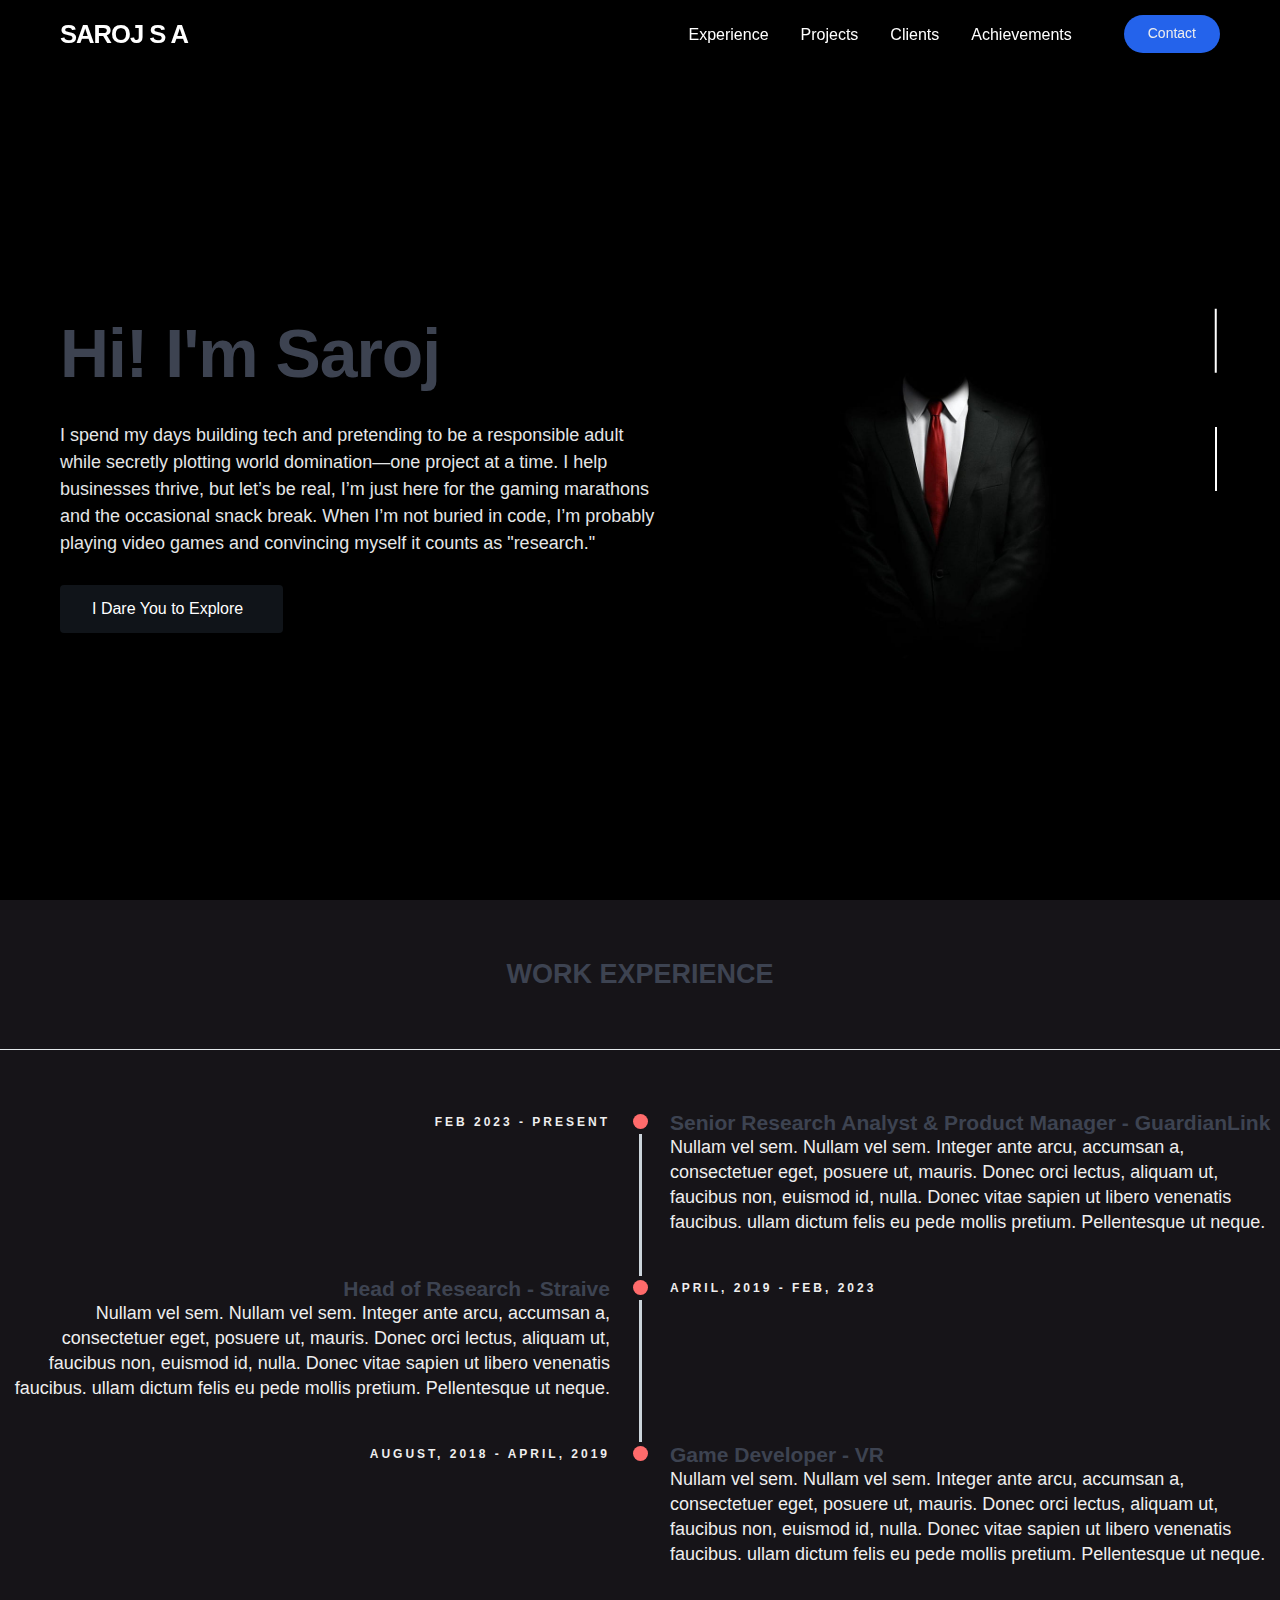
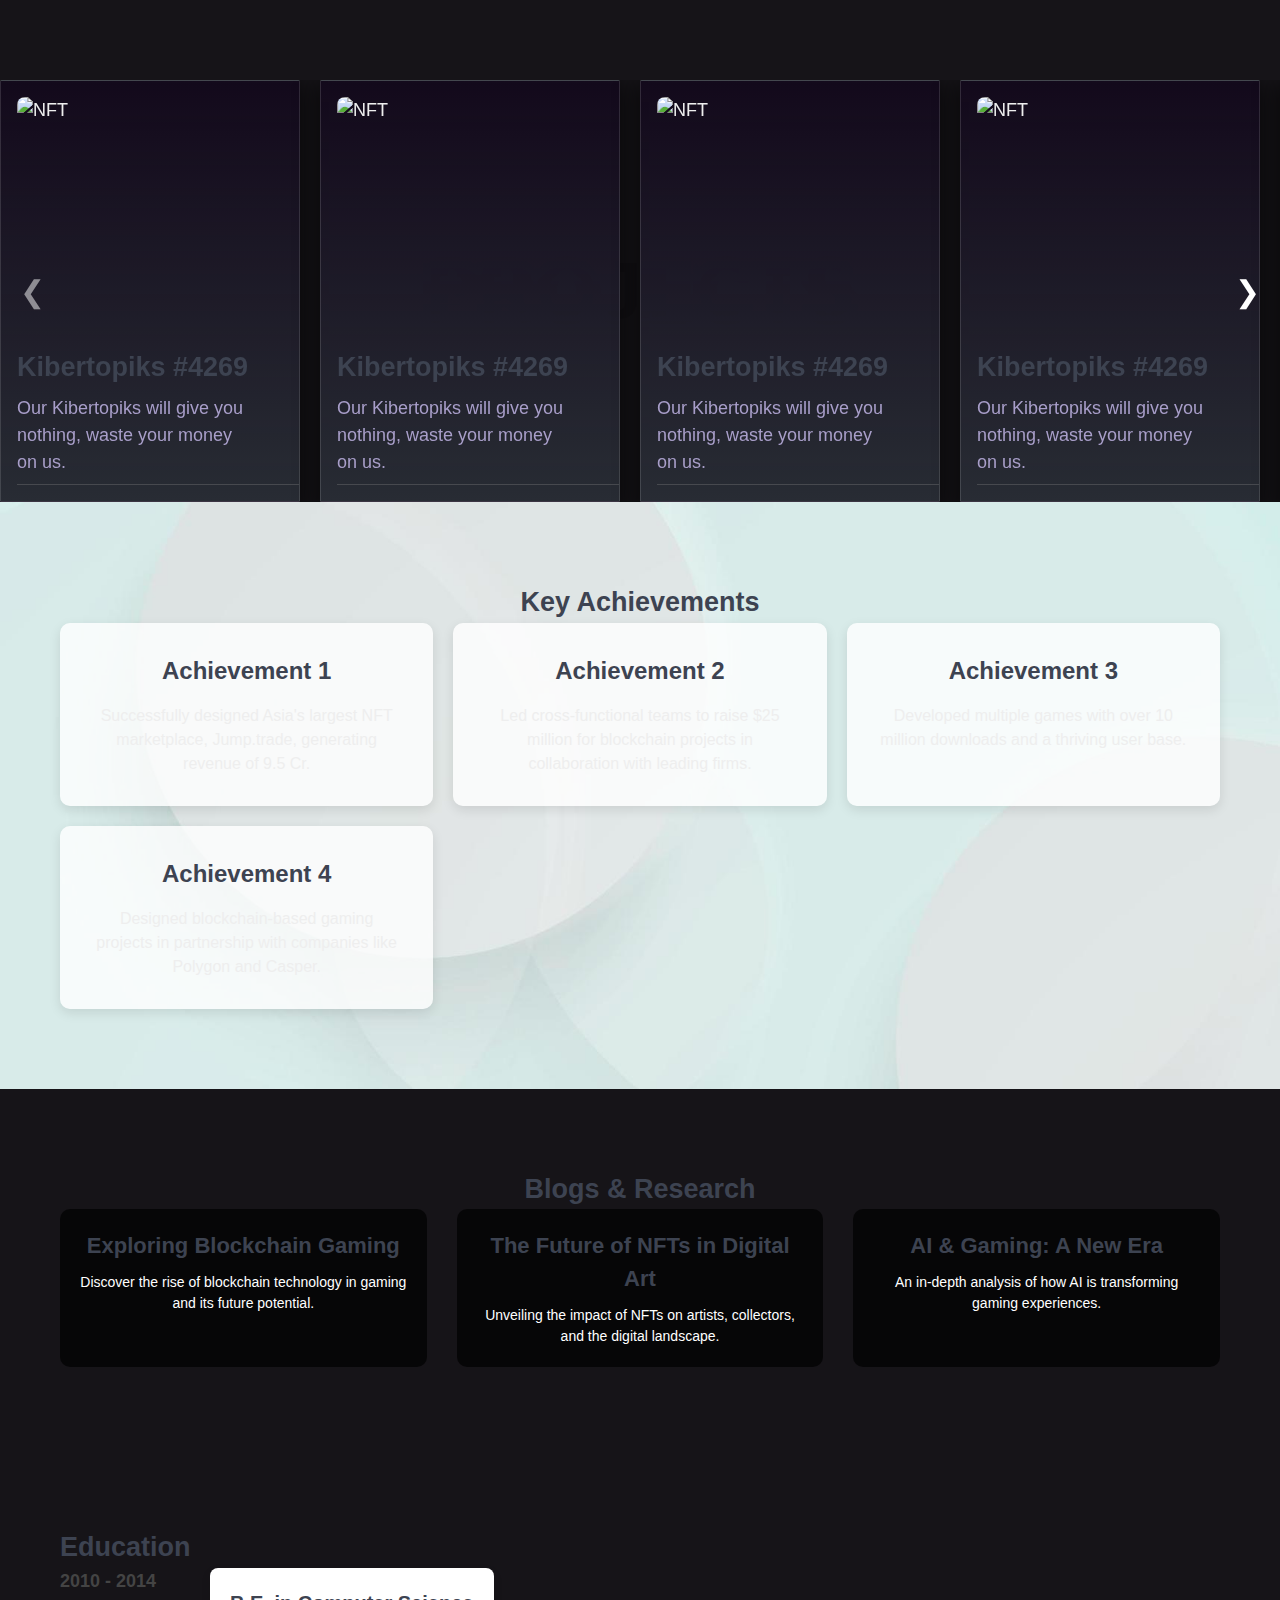
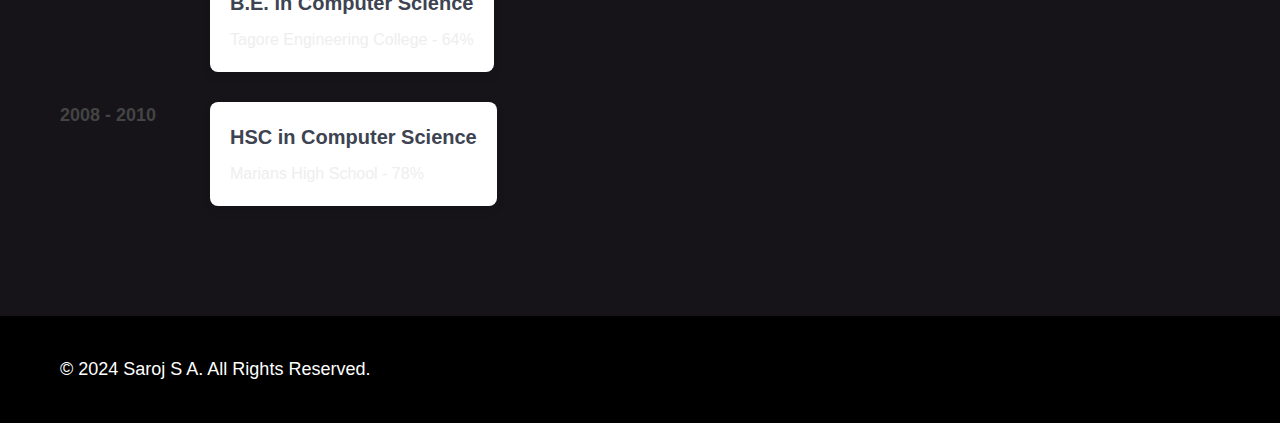
==== LandingPage.html @ 5f227628 "Most latest" ====
<!DOCTYPE html>
<html lang="en">
<head>
    <meta charset="UTF-8">
    <meta name="viewport" content="width=device-width, initial-scale=1.0">
    <title>Your Title</title>
    <link rel="stylesheet" href="styles.css"> <!-- Link to your CSS file -->
</head>
<body>
   
<!-- Header Section -->
<header class="header" id="header">
    <nav class="navbar container">
       <a href="#" class="brand">SAROJ S A</a>
       <div class="burger" id="burger">
          <span class="burger-line"></span>
          <span class="burger-line"></span>
          <span class="burger-line"></span>
       </div>
       <div class="menu" id="menu">
          <ul class="menu-inner">
             <li class="menu-item"><a href="#EXPERIENCE" class="menu-link">Experience</a></li>
             <li class="menu-item"><a href="#PROJECTS" class="menu-link">Projects</a></li>
             <li class="menu-item"><a href="#CLIENTS" class="menu-link">Clients</a></li>
             <li class="menu-item"><a href="#ACHIEVEMENTS" class="menu-link">Achievements</a></li>
          </ul>
       </div>
       <a href="#" class="menu-block">Contact</a>
    </nav>
</header>

<!-- Main Section -->
<main class="main">
   <section class="section banner banner-section">
      <div class="container banner-column">
         <img class="banner-image" src="bg.jpg" alt="banner">
         <div class="banner-inner">
            <h1 class="heading-xl">Hi! I'm Saroj</h1>
            <p class="paragraph">
               I spend my days building tech and pretending to be a responsible adult while secretly plotting world domination—one project at a time. I help businesses thrive, but let’s be real, I’m just here for the gaming marathons and the occasional snack break. When I’m not buried in code, I’m probably playing video games and convincing myself it counts as "research."
            </p>
            <button class="btn btn-darken btn-inline">
               I Dare You to Explore<i class="bx bx-right-arrow-alt"></i>
            </button>
         </div>
         <div class="banner-links">
            <a href="#" title=""><i class="bx bxl-facebook"></i></a>
            <a href="#" title=""><i class="bx bxl-instagram"></i></a>
            <a href="#" title=""><i class="bx bxl-twitter"></i></a>
            <a href="#" title=""><i class="bx bxl-youtube"></i></a>
         </div>
      </div>
   </section>

  <!-- Experience Section -->
<script src="https://use.typekit.net/bkt6ydm.js"></script>
<script>try{Typekit.load({ async: true });}catch(e){}</script>
<div class="container-fluid">
    <div class="row example-centered">
        <div class="col-md-12 example-title">
            <h2>WORK EXPERIENCE</h2>
        </div>
        <div class="col-xs-10 col-xs-offset-1 col-sm-8 col-sm-offset-2">
            <ul class="timeline timeline-centered">
                <li class="timeline-item">
                    <div class="timeline-info">
                        <span>Feb 2023 - Present</span>
                    </div>
                    <div class="timeline-marker"></div>
                    <div class="timeline-content">
                        <h3 class="timeline-title">Senior Research Analyst & Product Manager - GuardianLink</h3>
                        <p>Nullam vel sem. Nullam vel sem. Integer ante arcu, accumsan a, consectetuer eget, posuere ut, mauris. Donec orci lectus, aliquam ut, faucibus non, euismod id, nulla. Donec vitae sapien ut libero venenatis faucibus. ullam dictum felis
                            eu pede mollis pretium. Pellentesque ut neque.</p>
                    </div>
                </li>
                <li class="timeline-item">
                    <div class="timeline-info">
                        <span>April, 2019 - Feb, 2023</span>
                    </div>
                    <div class="timeline-marker"></div>
                    <div class="timeline-content">
                        <h3 class="timeline-title">Head of Research - Straive</h3>
                        <p>Nullam vel sem. Nullam vel sem. Integer ante arcu, accumsan a, consectetuer eget, posuere ut, mauris. Donec orci lectus, aliquam ut, faucibus non, euismod id, nulla. Donec vitae sapien ut libero venenatis faucibus. ullam dictum felis
                            eu pede mollis pretium. Pellentesque ut neque. </p>
                    </div>
                </li>
                <li class="timeline-item">
                    <div class="timeline-info">
                        <span>August, 2018 - April, 2019</span>
                    </div>
                    <div class="timeline-marker"></div>
                    <div class="timeline-content">
                        <h3 class="timeline-title">Game Developer - VR</h3>
                        <p>Nullam vel sem. Nullam vel sem. Integer ante arcu, accumsan a, consectetuer eget, posuere ut, mauris. Donec orci lectus, aliquam ut, faucibus non, euismod id, nulla. Donec vitae sapien ut libero venenatis faucibus. ullam dictum felis
                            eu pede mollis pretium. Pellentesque ut neque. </p>
                    </div>
                </li>
            </ul>
        </div>
    </div>
</div>
</main>
</section>
</body>
</html>

<div class="projects-section">
  <h2 class="projects-header">Projects</h2>
  <div class="nft-slider">
  <div class="nft-container">
  <div class="nft">
    <div class='main'>
      <img class='tokenImage' src="https://images.unsplash.com/photo-1621075160523-b936ad96132a?ixlib=rb-1.2.1&ixid=MnwxMjA3fDB8MHxwaG90by1wYWdlfHx8fGVufDB8fHx8&auto=format&fit=crop&w=1170&q=80" alt="NFT" />
      <h2>Kibertopiks #4269</h2>
      <p class='description'>Our Kibertopiks will give you nothing, waste your money on us.</p>
      <hr/>
    </div>
  </div>

  <div class="nft">
    <div class='main'>
      <img class='tokenImage' src="https://images.unsplash.com/photo-1621075160523-b936ad96132a?ixlib=rb-1.2.1&ixid=MnwxMjA3fDB8MHxwaG90by1wYWdlfHx8fGVufDB8fHx8&auto=format&fit=crop&w=1170&q=80" alt="NFT" />
      <h2>Kibertopiks #4269</h2>
      <p class='description'>Our Kibertopiks will give you nothing, waste your money on us.</p>
      <hr/>
    </div>
  </div>
  
  <div class="nft">
    <div class='main'>
      <img class='tokenImage' src="https://images.unsplash.com/photo-1621075160523-b936ad96132a?ixlib=rb-1.2.1&ixid=MnwxMjA3fDB8MHxwaG90by1wYWdlfHx8fGVufDB8fHx8&auto=format&fit=crop&w=1170&q=80" alt="NFT" />
      <h2>Kibertopiks #4269</h2>
      <p class='description'>Our Kibertopiks will give you nothing, waste your money on us.</p>
      <hr/>
    </div>
  </div>

  <div class="nft">
    <div class='main'>
      <img class='tokenImage' src="https://images.unsplash.com/photo-1621075160523-b936ad96132a?ixlib=rb-1.2.1&ixid=MnwxMjA3fDB8MHxwaG90by1wYWdlfHx8fGVufDB8fHx8&auto=format&fit=crop&w=1170&q=80" alt="NFT" />
      <h2>Kibertopiks #4269</h2>
      <p class='description'>Our Kibertopiks will give you nothing, waste your money on us.</p>
      <hr/>
    </div>
  </div>

  <div class="nft">
    <div class='main'>
      <img class='tokenImage' src="https://images.unsplash.com/photo-1621075160523-b936ad96132a?ixlib=rb-1.2.1&ixid=MnwxMjA3fDB8MHxwaG90by1wYWdlfHx8fGVufDB8fHx8&auto=format&fit=crop&w=1170&q=80" alt="NFT" />
      <h2>Kibertopiks #4269</h2>
      <p class='description'>Our Kibertopiks will give you nothing, waste your money on us.</p>
      <hr/>
    </div>
  </div>
</div>
<button class="slider-button left" onclick="moveSlide(-1)">&#10094;</button>
<button class="slider-button right" onclick="moveSlide(1)">&#10095;</button>
</div>
</div>
  
<!-- Key Achievements Section -->
<section id="achievements" class="achievements-section">
    <div class="container achievements-container">
        <h2 class="section-heading">Key Achievements</h2>
        <div class="achievement-cards">
            <div class="achievement-card">
                <h3>Achievement 1</h3>
                <p>Successfully designed Asia's largest NFT marketplace, Jump.trade, generating revenue of 9.5 Cr.</p>
            </div>
            <div class="achievement-card">
                <h3>Achievement 2</h3>
                <p>Led cross-functional teams to raise $25 million for blockchain projects in collaboration with leading firms.</p>
            </div>
            <div class="achievement-card">
                <h3>Achievement 3</h3>
                <p>Developed multiple games with over 10 million downloads and a thriving user base.</p>
            </div>
            <div class="achievement-card">
                <h3>Achievement 4</h3>
                <p>Designed blockchain-based gaming projects in partnership with companies like Polygon and Casper.</p>
            </div>
        </div>
    </div>
</section>

<!-- Blogs & Research Section -->
<section id="blogs" class="blogs-section">
    <div class="container blogs-container">
        <h2 class="section-heading">Blogs & Research</h2>
        <div class="blog-list">
            <div class="blog-item">
                <h3>Exploring Blockchain Gaming</h3>
                <p>Discover the rise of blockchain technology in gaming and its future potential.</p>
            </div>
            <div class="blog-item">
                <h3>The Future of NFTs in Digital Art</h3>
                <p>Unveiling the impact of NFTs on artists, collectors, and the digital landscape.</p>
            </div>
            <div class="blog-item">
                <h3>AI & Gaming: A New Era</h3>
                <p>An in-depth analysis of how AI is transforming gaming experiences.</p>
            </div>
        </div>
    </div>
</section>

<!-- Education Section -->
<section id="education" class="education-section">
    <div class="container education-container">
        <h2 class="section-heading">Education</h2>
        <ul class="progress-path">
            <li class="progress-step">
                <div class="step-date">2010 - 2014</div>
                <div class="step-content">
                    <h3>B.E. in Computer Science</h3>
                    <p>Tagore Engineering College - 64%</p>
                </div>
            </li>
            <li class="progress-step">
                <div class="step-date">2008 - 2010</div>
                <div class="step-content">
                    <h3>HSC in Computer Science</h3>
                    <p>Marians High School - 78%</p>
                </div>
            </li>
        </ul>
    </div>
</section>

<!-- Footer Section -->
<footer class="footer">
    <div class="container footer-container">
        <p>&copy; 2024 Saroj S A. All Rights Reserved.</p>
        <div class="footer-socials">
            <a href="#"><i class="bx bxl-facebook"></i></a>
            <a href="#"><i class="bx bxl-twitter"></i></a>
            <a href="#"><i class="bx bxl-instagram"></i></a>
            <a href="#"><i class="bx bxl-linkedin"></i></a>
        </div>
    </div>
</footer>

  <script src="Lpjs.js"></script> <!-- Link to your JavaScript file -->
---- styles.css ----
@import url("https://fonts.googleapis.com/css2?family=Rubik:wght@400;500;600;700&display=swap");
:root {
  --color-white-100: hsl(206, 5%, 100%);
  --color-white-200: hsl(206, 5%, 90%);
  --color-white-300: hsl(206, 5%, 80%);
  --color-white-400: hsl(206, 5%, 65%);
  --color-white-500: hsl(206, 5%, 50%);
  --color-black-100: hsl(213, 20%, 10%);
  --color-black-200: hsl(213, 23%, 8%);
  --color-black-300: hsl(214, 21%, 6%);
  --color-black-400: hsl(210, 21%, 6%);
  --color-black-500: hsl(216, 22%, 4%);
  --color-black-600: hsl(220, 18%, 3%);
  --color-black-700: hsl(220, 27%, 2%);
  --color-black-800: hsl(180, 20%, 1%);
  --color-blue-100: hsl(0, 0%, 0%);
  --color-blue-200: hsl(213, 97%, 87%);
  --color-blue-300: hsl(212, 96%, 78%);
  --color-blue-400: hsl(213, 94%, 68%);
  --color-blue-500: hsl(217, 91%, 60%);
  --color-blue-600: hsl(221, 83%, 53%);
  --color-blue-700: hsl(224, 76%, 48%);
  --color-blue-800: hsl(226, 71%, 40%);
  --color-blue-900: hsl(224, 64%, 33%);
  --shadow-small: 0 1px 3px 0 rgba(0, 0, 0, 0.1),
     0 1px 2px 0 rgba(0, 0, 0, 0.06);
  --shadow-medium: 0 4px 6px -1px rgba(0, 0, 0, 0.1),
     0 2px 4px -1px rgba(0, 0, 0, 0.06);
  --shadow-large: 0 10px 15px -3px rgba(0, 0, 0, 0.1),
     0 4px 6px -2px rgba(0, 0, 0, 0.05);
}

*,
*::before,
*::after {
  padding: 0;
  margin: 0;
  box-sizing: border-box;
  list-style: none;
  list-style-type: none;
  text-decoration: none;
  -webkit-font-smoothing: antialiased;
  -moz-osx-font-smoothing: grayscale;
  text-rendering: optimizeLegibility;
}

html {
  font-size: 100%;
  box-sizing: inherit;
  scroll-behavior: smooth;
  height: -webkit-fill-available;
}

body {
  font-family: "Rubik", sans-serif;
  font-size: clamp(1rem, 2vw, 1.125rem);
  font-weight: 400;
  line-height: 1.5;
  height: -webkit-fill-available;
  color: var(--color-white-100);
  background-color: var(--color-black-500);
}

main {
  overflow: hidden;
}

a,
button {
  cursor: pointer;
  border: none;
  outline: none;
  -webkit-user-select: none;
     -moz-user-select: none;
          user-select: none;
  background: none;
  box-shadow: none;
  text-decoration: none;
}

img,
video {
  display: block;
  max-width: 100%;
  height: auto;
  -o-object-fit: cover;
     object-fit: cover;
}

.section {
  margin: 0 auto;
  padding: 6rem 0 1rem;
}

.container {
  max-width: 75rem;
  height: auto;
  margin: 0 auto;
  padding: 0 1.25rem;
}

.centered {
  text-align: center;
  vertical-align: middle;
  margin-bottom: 1rem;
}

.heading-xl {
  font-family: inherit;
  font-size: clamp(2.648rem, 6vw, 4.241rem);
  font-weight: 700;
  line-height: 1.15;
  letter-spacing: -1px;
}
.heading-lg {
  font-family: inherit;
  font-size: clamp(2.179rem, 5vw, 3.176rem);
  font-weight: 700;
  line-height: 1.15;
  letter-spacing: -1px;
}
.heading-md {
  font-family: inherit;
  font-size: clamp(1.794rem, 4vw, 2.379rem);
  font-weight: 700;
  line-height: 1.25;
  letter-spacing: -1px;
}
.heading-sm {
  font-family: inherit;
  font-size: clamp(1.476rem, 3vw, 1.782rem);
  font-weight: 600;
  line-height: 1.5;
}
.heading-xs {
  font-family: inherit;
  font-size: clamp(1.215rem, 2vw, 1.335rem);
  font-weight: 500;
  line-height: 1.5;
}

.paragraph {
  font-family: inherit;
  font-size: clamp(1rem, 2vw, 1.125rem);
  text-wrap: balance;
  color: var(--color-white-200);
}

.btn {
  display: inline-block;
  font-family: inherit;
  font-size: 1rem;
  font-weight: 500;
  line-height: 1.5;
  text-align: center;
  vertical-align: middle;
  white-space: nowrap;
  -webkit-user-select: none;
     -moz-user-select: none;
          user-select: none;
  outline: none;
  border: none;
  border-radius: 0.25rem;
  text-transform: unset;
  transition: all 0.3s ease-in-out;
}
.btn-inline {
  display: inline-flex;
  align-items: center;
  justify-content: center;
  -moz-column-gap: 0.5rem;
       column-gap: 0.5rem;
}
.btn-darken {
  padding: 0.75rem 2rem;
  color: var(--color-white-100);
  background-color: var(--color-black-200);
  box-shadow: var(--shadow-medium);
}
.btn-neutral {
  padding: 0.75rem 2rem;
  color: var(--color-black-500);
  background-color: var(--color-white-100);
  box-shadow: var(--shadow-medium);
}

.header {
  position: fixed;
  top: 0;
  left: 0;
  z-index: 100;
  width: 100%;
  height: auto;
  margin: 0 auto;
  transition: all 0.35s ease;
}
.header.on-scroll {
  background: var(--color-black-300);
  box-shadow: var(--shadow-medium);
}

.navbar {
  display: flex;
  flex-direction: row;
  align-items: center;
  justify-content: flex-start;
  -moz-column-gap: 1.25rem;
       column-gap: 1.25rem;
  width: 100%;
  height: 4.25rem;
  margin: 0 auto;
}

.brand {
  font-family: inherit;
  font-size: 1.6rem;
  font-weight: 600;
  line-height: 1.5;
  letter-spacing: -1px;
  color: var(--color-white-100);
  text-transform: uppercase;
}

.menu {
  position: fixed;
  top: -100%;
  left: 0;
  width: 100%;
  height: auto;
  padding: 4rem 0 3rem;
  overflow: hidden;
  background-color: var(--color-black-300);
  box-shadow: var(--shadow-medium);
  transition: all 0.4s ease-in-out;
}
.menu.is-active {
  top: 0;
  width: 100%;
  height: auto;
}
.menu-inner {
  display: flex;
  flex-direction: column;
  justify-content: center;
  align-items: center;
  row-gap: 1.25rem;
}
.menu-link {
  font-family: inherit;
  font-size: 1rem;
  font-weight: 500;
  line-height: 1.5;
  color: var(--color-white-100);
  text-transform: uppercase;
  transition: all 0.3s ease;
}
.menu-block {
  display: inline-block;
  font-family: inherit;
  font-size: 0.875rem;
  font-weight: 500;
  line-height: 1.25;
  -webkit-user-select: none;
     -moz-user-select: none;
          user-select: none;
  white-space: nowrap;
  text-align: center;
  margin-left: auto;
  padding: 0.65rem 1.5rem;
  border-radius: 3rem;
  text-transform: capitalize;
  color: var(--color-white);
  background-color: var(--color-blue-600);
  box-shadow: var(--shadow-medium);
  transition: all 0.3s ease-in-out;
}
@media only screen and (min-width: 48rem) {
  .menu {
    position: relative;
    top: 0;
    width: auto;
    height: auto;
    padding: 0rem;
    margin-left: auto;
    background: none;
    box-shadow: none;
  }
  .menu-inner {
    display: flex;
    flex-direction: row;
    -moz-column-gap: 2rem;
         column-gap: 2rem;
    margin: 0 auto;
  }
  .menu-link {
    text-transform: capitalize;
  }
  .menu-block {
    margin-left: 2rem;
  }
}

.burger {
  position: relative;
  display: block;
  cursor: pointer;
  -webkit-user-select: none;
     -moz-user-select: none;
          user-select: none;
  order: -1;
  z-index: 10;
  width: 1.6rem;
  height: 1.15rem;
  border: none;
  outline: none;
  background: none;
  visibility: visible;
  transform: rotate(0deg);
  transition: 0.35s ease;
}
@media only screen and (min-width: 48rem) {
  .burger {
    display: none;
    visibility: hidden;
  }
}
.burger-line {
  position: absolute;
  display: block;
  left: 0;
  width: 100%;
  height: 2px;
  border: none;
  outline: none;
  opacity: 1;
  border-radius: 1rem;
  transform: rotate(0deg);
  background-color: var(--color-white-100);
  transition: 0.25s ease-in-out;
}
.burger-line:nth-child(1) {
  top: 0px;
}
.burger-line:nth-child(2) {
  top: 0.5rem;
  width: 70%;
}
.burger-line:nth-child(3) {
  top: 1rem;
}
.burger.is-active .burger-line:nth-child(1) {
  top: 0.5rem;
  transform: rotate(135deg);
}
.burger.is-active .burger-line:nth-child(2) {
  opacity: 0;
  visibility: hidden;
}
.burger.is-active .burger-line:nth-child(3) {
  top: 0.5rem;
  transform: rotate(-135deg);
}

.banner-column {
  position: relative;
  display: grid;
  align-items: center;
  row-gap: 3rem;
}
@media only screen and (min-width: 48rem) {
  .banner-column {
    grid-template-columns: repeat(2, minmax(0, 1fr));
    justify-content: center;
  }
}
@media only screen and (min-width: 64rem) {
  .banner-column {
    grid-template-columns: 1fr max-content;
    -moz-column-gap: 4rem;
         column-gap: 4rem;
    margin-top: 3rem;
  }
}
.banner-image {
  display: block;
  max-width: 18rem;
  height: auto;
  margin-top: 2rem;
  -o-object-fit: cover;
     object-fit: cover;
  justify-self: center;
}
@media only screen and (min-width: 48rem) {
  .banner-image {
    order: 1;
    max-width: 20rem;
    height: auto;
  }
}
@media only screen and (min-width: 64rem) {
  .banner-image {
    max-width: 25rem;
    height: auto;
    margin-right: 5rem;
  }
}
.banner-inner {
  display: flex;
  flex-direction: column;
  align-items: flex-start;
  row-gap: 1.75rem;
}
.banner-links {
  position: absolute;
  top: 30%;
  right: 1.5rem;
  display: grid;
  justify-items: center;
  row-gap: 0.5rem;
  opacity: 0;
  visibility: hidden;
}
@media only screen and (min-width: 64rem) {
  .banner-links {
    opacity: 1;
    visibility: visible;
  }
}
.banner-links > * {
  font-size: 1.25rem;
  line-height: 1.25;
  color: var(--color-white-100);
}
.banner-links::before {
  position: absolute;
  content: "";
  top: -3rem;
  width: 4rem;
  height: 1.5px;
  transform: rotate(90deg);
  background: var(--color-white-100);
}
.banner-links::after {
  position: absolute;
  content: "";
  bottom: -3rem;
  width: 4rem;
  height: 2px;
  transform: rotate(90deg);
  background: var(--color-white-100);
}

.section {
  height: 100vh;
  display: flex;
  flex-direction: column;
  justify-content: center;
  align-items: center;
  padding: 0 20px;
  background-color: black;
}

.experience .heading-lg {
  color: rgb(0, 0, 0);
  margin-bottom: 40px;
  text-align: center;
}
.experience .timeline {
  position: relative;
  max-width: 800px;
  margin: 0 auto;
  padding: 0;
}
.experience .timeline .timeline-item {
  position: relative;
  margin: 20px 0;
}
.experience .timeline .timeline-item .timeline-content {
  background: rgb(0, 0, 0);
  border-radius: 5px;
  padding: 20px;
  color: rgb(0, 0, 0);
  position: relative;
}
.experience .timeline .timeline-item .timeline-content:before {
  content: "";
  position: absolute;
  left: -15px;
  top: 20px;
  height: 20px;
  width: 20px;
  background: rgb(0, 0, 0);
  border-radius: 50%;
}

.projects .heading-lg {
  color: white;
  margin-bottom: 40px;
  text-align: center;
}
.projects .projects-wrapper {
  display: flex;
  flex-wrap: wrap;
  justify-content: center;
}
.projects .projects-wrapper .project-card {
  background: rgba(255, 255, 255, 0.1);
  border-radius: 10px;
  padding: 20px;
  margin: 10px;
  width: 250px;
  text-align: center;
  color: white;
  transition: transform 0.3s;
}
.projects .projects-wrapper .project-card:hover {
  transform: translateY(-5px);
}
.projects .projects-wrapper .project-card .project-title {
  font-size: 1.2rem;
  margin: 10px 0;
}
.projects .projects-wrapper .project-card .project-description {
  font-size: 0.9rem;
}

.down-arrow {
  margin-top: auto;
  font-size: 3rem;
  color: white;
  text-decoration: none;
  transition: transform 0.3s;
}
.down-arrow:hover {
  transform: translateY(-5px);
}

body {
  color: #768390;
  background: #FFF;
  font-family: "Effra", Helvetica, sans-serif;
  padding: 0;
  -webkit-font-smoothing: antialiased;
}

h1, h2, h3, h4, h5, h6 {
  color: #3D4351;
  margin-top: 0;
}

a {
  color: #FF6B6B;
}
a:hover {
  color: #ff9a9a;
  text-decoration: none;
}

.example-header {
  background: #3D4351;
  color: #FFF;
  font-weight: 300;
  padding: 3em 1em;
  text-align: center;
}
.example-header h1 {
  color: #FFF;
  font-weight: 300;
  margin-bottom: 20px;
}
.example-header p {
  font-size: 12px;
  text-transform: uppercase;
  letter-spacing: 3px;
  font-weight: 700;
}

.container-fluid .row {
  padding: 0 0 4em 0;
}
.container-fluid .row:nth-child(even) {
  background: #F1F4F5;
}

.example-title {
  text-align: center;
  margin-bottom: 60px;
  padding: 3em 0;
  border-bottom: 1px solid #E4EAEC;
}
.example-title p {
  margin: 0 auto;
  font-size: 16px;
  max-width: 400px;
}

/*==================================
    TIMELINE
==================================*/
/*-- GENERAL STYLES
------------------------------*/
.timeline {
  line-height: 1.4em;
  list-style: none;
  margin: 0;
  padding: 0;
  width: 100%;
}
.timeline h1, .timeline h2, .timeline h3, .timeline h4, .timeline h5, .timeline h6 {
  line-height: inherit;
}

/*----- TIMELINE ITEM -----*/
.timeline-item {
  padding-left: 40px;
  position: relative;
}
.timeline-item:last-child {
  padding-bottom: 0;
}

/*----- TIMELINE INFO -----*/
.timeline-info {
  font-size: 12px;
  font-weight: 700;
  letter-spacing: 3px;
  margin: 0 0 0.5em 0;
  text-transform: uppercase;
  white-space: nowrap;
}

/*----- TIMELINE MARKER -----*/
.timeline-marker {
  position: absolute;
  top: 0;
  bottom: 0;
  left: 0;
  width: 15px;
}
.timeline-marker:before {
  background: #FF6B6B;
  border: 3px solid transparent;
  border-radius: 100%;
  content: "";
  display: block;
  height: 15px;
  position: absolute;
  top: 4px;
  left: 0;
  width: 15px;
  transition: background 0.3s ease-in-out, border 0.3s ease-in-out;
}
.timeline-marker:after {
  content: "";
  width: 3px;
  background: #CCD5DB;
  display: block;
  position: absolute;
  top: 24px;
  bottom: 0;
  left: 6px;
}
.timeline-item:last-child .timeline-marker:after {
  content: none;
}

.timeline-item:not(.period):hover .timeline-marker:before {
  background: transparent;
  border: 3px solid #FF6B6B;
}

/*----- TIMELINE CONTENT -----*/
.timeline-content {
  padding-bottom: 40px;
}
.timeline-content p:last-child {
  margin-bottom: 0;
}

/*----- TIMELINE PERIOD -----*/
.period {
  padding: 0;
}
.period .timeline-info {
  display: none;
}
.period .timeline-marker:before {
  background: transparent;
  content: "";
  width: 15px;
  height: auto;
  border: none;
  border-radius: 0;
  top: 0;
  bottom: 30px;
  position: absolute;
  border-top: 3px solid #CCD5DB;
  border-bottom: 3px solid #CCD5DB;
}
.period .timeline-marker:after {
  content: "";
  height: 32px;
  top: auto;
}
.period .timeline-content {
  padding: 40px 0 70px;
}
.period .timeline-title {
  margin: 0;
}

/*----------------------------------------------
    MOD: TIMELINE SPLIT
----------------------------------------------*/
@media (min-width: 768px) {
  .timeline-split .timeline, .timeline-centered .timeline {
    display: table;
  }
  .timeline-split .timeline-item, .timeline-centered .timeline-item {
    display: table-row;
    padding: 0;
  }
  .timeline-split .timeline-info, .timeline-centered .timeline-info,
  .timeline-split .timeline-marker,
  .timeline-centered .timeline-marker,
  .timeline-split .timeline-content,
  .timeline-centered .timeline-content,
  .timeline-split .period .timeline-info {
    display: table-cell;
    vertical-align: top;
  }
  .timeline-split .timeline-marker, .timeline-centered .timeline-marker {
    position: relative;
  }
  .timeline-split .timeline-content, .timeline-centered .timeline-content {
    padding-left: 30px;
  }
  .timeline-split .timeline-info, .timeline-centered .timeline-info {
    padding-right: 30px;
  }
  .timeline-split .period .timeline-title, .timeline-centered .period .timeline-title {
    position: relative;
    left: -45px;
  }
}

/*----------------------------------------------
    MOD: TIMELINE CENTERED
----------------------------------------------*/
@media (min-width: 992px) {
  .timeline-centered,
  .timeline-centered .timeline-item,
  .timeline-centered .timeline-info,
  .timeline-centered .timeline-marker,
  .timeline-centered .timeline-content {
    display: block;
    margin: 0;
    padding: 0;
  }
  .timeline-centered .timeline-item {
    padding-bottom: 40px;
    overflow: hidden;
  }
  .timeline-centered .timeline-marker {
    position: absolute;
    left: 50%;
    margin-left: -7.5px;
  }
  .timeline-centered .timeline-info,
  .timeline-centered .timeline-content {
    width: 50%;
  }
  .timeline-centered > .timeline-item:nth-child(odd) .timeline-info {
    float: left;
    text-align: right;
    padding-right: 30px;
  }
  .timeline-centered > .timeline-item:nth-child(odd) .timeline-content {
    float: right;
    text-align: left;
    padding-left: 30px;
  }
  .timeline-centered > .timeline-item:nth-child(even) .timeline-info {
    float: right;
    text-align: left;
    padding-left: 30px;
  }
  .timeline-centered > .timeline-item:nth-child(even) .timeline-content {
    float: left;
    text-align: right;
    padding-right: 30px;
  }
  .timeline-centered > .timeline-item.period .timeline-content {
    float: none;
    padding: 0;
    width: 100%;
    text-align: center;
  }
  .timeline-centered .timeline-item.period {
    padding: 50px 0 90px;
  }
  .timeline-centered .period .timeline-marker:after {
    height: 30px;
    bottom: 0;
    top: auto;
  }
  .timeline-centered .period .timeline-title {
    left: auto;
  }
}

/*----------------------------------------------
    MOD: MARKER OUTLINE
----------------------------------------------*/
.marker-outline .timeline-marker:before {
  background: transparent;
  border-color: #FF6B6B;
}
.marker-outline .timeline-item:hover .timeline-marker:before {
  background: #FF6B6B;
}

body {
  margin: 0;
  font-family: -apple-system, BlinkMacSystemFont, "Segoe UI", "Roboto", "Oxygen",
    "Ubuntu", "Cantarell", "Fira Sans", "Droid Sans", "Helvetica Neue",
    sans-serif;
  -webkit-font-smoothing: antialiased;
  -moz-osx-font-smoothing: grayscale;
  background-color: rgb(22, 20, 24);
  color: #eee;
  user-select: none;
}

code {
  font-family: source-code-pro, Menlo, Monaco, Consolas, "Courier New",
    monospace;
}

.nft{
  user-select:none;
  max-width: 300px;
  display: inline-grid;
  margin: 1rem;
  border: 1px solid #ffffff22;
  background-color: #282c34;
  background: linear-gradient(0deg, rgba(40,44,52,1) 0%, rgba(17,0,32,.5) 100%);
  box-shadow: 0 7px 20px 5px #00000088;
  border-radius: .100rem;
  backdrop-filter: blur(7px);
  -webkit-backdrop-filter: blur(700px);
  overflow: hidden;
  transition: .5s all;
  flex: 0 1 20%; /* Flex-grow, flex-shrink, and basis (20% width for each card) */
  max-width: 300px; /* Max width of individual NFT card */

  hr{
    width: 800%;
    border: none;
    border-bottom: 1px solid #88888855;
    margin-top: 0;
  }
  ins{
    text-decoration: none;
  }
  .main{
    display: flex;
    flex-direction: column;
    width: 90%;
    padding: 1rem;
    .tokenImage{
      border-radius: .5rem;
      max-width: 100%;
      height: 250px;
      object-fit: cover;
    }
    .description{
      margin: .5rem 0;
      color: #a89ec9;
    }
    .tokenInfo{
      display: flex;
      justify-content: space-between;
      align-items: center;
      .price{
        display: flex;
        align-items: center;
        color: #ee83e5;
        font-weight: 700;
        ins{
          margin-left: -.3rem;
          margin-right: .5rem;
        }
      }
      .duration{
        display: flex;
        align-items: center;
        color: #a89ec9;
        margin-right: .2rem;
        ins{
          margin: .5rem;
          margin-bottom: .4rem;
        }
      }
    }
    .creator{
      display: flex;
      align-items: center;
      margin-top: .2rem;
      margin-bottom: -.3rem;
      ins{
        color: #a89ec9;
        text-decoration: none;
      }
      .wrapper{
        display: flex;
        align-items: center;
        border: 1px solid #ffffff22;
        padding: .3rem;
        margin: 0;
        margin-right: .5rem;
        border-radius: 100%;
        box-shadow: inset 0 0 0 4px #000000aa;
        img{
          border-radius: 100%;
          border: 1px solid #ffffff22;
          width: 2rem;
          height: 2rem;
          object-fit: cover;
          margin: 0;
        }
      }
    }
  }
  ::before{
    position: fixed;
    content: "";
    box-shadow: 0 0 100px 40px #ffffff08;
    top: -10%;
    left: -100%;
    transform: rotate(-45deg);
    height: 60rem;
    transition: .7s all;
  }
  &:hover{
    border: 1px solid #ffffff44;
    box-shadow: 0 7px 50px 10px #000000aa;
    transform: scale(1.015);
    filter: brightness(1.3);
    ::before{
      filter: brightness(.5);
      top: -100%;
      left: 200%;
    }
  }
}

.bg{
  position: fixed;
  top: 50%;
  left: 50%;
  transform: translate(-50%, -50%);
  h1{
    font-size: 20rem;
    filter: opacity(0.5);
  }
}

.projects-section {
  position: relative;
  max-width: 1600px;
  margin: 0 auto;
}

.nft-slider {
  display: flex;
  align-items: center;
  overflow: hidden;
  position: relative;
}

.nft-container {
  display: flex;
  transition: transform 0.5s ease-in-out;
  gap: 20px; /* Add space between each NFT card */
}

.nft {
  min-width: 300px;
  margin: 0 0; /* Add margin for further spacing control */
}

.slider-button {
  background-color: rgba(0, 0, 0, 0);
  color: white;
  border: none;
  font-size: 30px;
  cursor: pointer;
  z-index: 1;
  position: absolute;
  top: 50%;
  transform: translateY(-50%);
  padding: 10px;
  border-radius: 50%;
}

.left {
  left: 10px;
}

.right {
  right: 10px;
}

.slider-button:disabled {
  opacity: 0.5;
  }
  
.projects-header {
    font-size: 80px;
    font-weight: bold;
    color: rgba(0, 0, 0, 0.1); /* Semi-transparent background effect */
    text-transform: uppercase;
    position: absolute;
    top: 50%;
    left: 50%;
    transform: translate(-50%, -50%);
    z-index: 0;
    pointer-events: none; /* Allow the slider elements to be clickable */
    white-space: nowrap;
  }

  /* Key Achievements Section */
.achievements-section {
  background-image: url('bg2.jpg');
  background-size: cover;
  padding: 80px 0;
  text-align: center;
}
.achievement-cards {
  display: grid;
  grid-template-columns: repeat(auto-fit, minmax(300px, 1fr));
  gap: 20px;
}
.achievement-card {
  background: rgba(255, 255, 255, 0.8);
  padding: 30px;
  border-radius: 10px;
  box-shadow: 0px 4px 12px rgba(0, 0, 0, 0.1);
  transition: transform 0.3s;
}
.achievement-card:hover {
  transform: translateY(-10px);
}
.achievement-card h3 {
  font-size: 24px;
  margin-bottom: 15px;
}
.achievement-card p {
  font-size: 16px;
}

/* Blogs & Research Section */
.blogs-section {
  background-image: url('your-blogs-bg.jpg');
  background-size: cover;
  padding: 80px 0;
  color: white;
  text-align: center;
}
.blog-list {
  display: grid;
  grid-template-columns: repeat(auto-fit, minmax(300px, 1fr));
  gap: 30px;
}
.blog-item {
  background: rgba(0, 0, 0, 0.7);
  padding: 20px;
  border-radius: 10px;
  transition: transform 0.3s;
}
.blog-item:hover {
  transform: translateY(-10px);
}
.blog-item h3 {
  font-size: 22px;
  margin-bottom: 10px;
}
.blog-item p {
  font-size: 14px;
}

/* Progress Path for Education Section */
.education-section {
  background-image: url('your-education-bg.jpg');
  background-size: cover;
  padding: 80px 0;
}
.progress-path {
  list-style: none;
  padding-left: 0;
}
.progress-step {
  display: flex;
  align-items: flex-start;
  margin-bottom: 30px;
}
.step-date {
  width: 150px;
  font-size: 18px;
  font-weight: bold;
  color: #444;
}
.step-content {
  background: white;
  padding: 20px;
  border-radius: 8px;
  box-shadow: 0 4px 10px rgba(0, 0, 0, 0.1);
}
.step-content h3 {
  font-size: 20px;
  margin-bottom: 10px;
}
.step-content p {
  font-size: 16px;
}

/* Footer Section */
.footer {
  background: #000;
  padding: 40px 0;
  text-align: center;
  color: white;
}
.footer-container {
  display: flex;
  justify-content: space-between;
  align-items: center;
  flex-wrap: wrap;
}
.footer-socials {
  display: flex;
  gap: 10px;
}
.footer-socials a {
  color: white;
  font-size: 20px;
  transition: color 0.3s;
}
.footer-socials a:hover {
  color: #ff9f00;
}
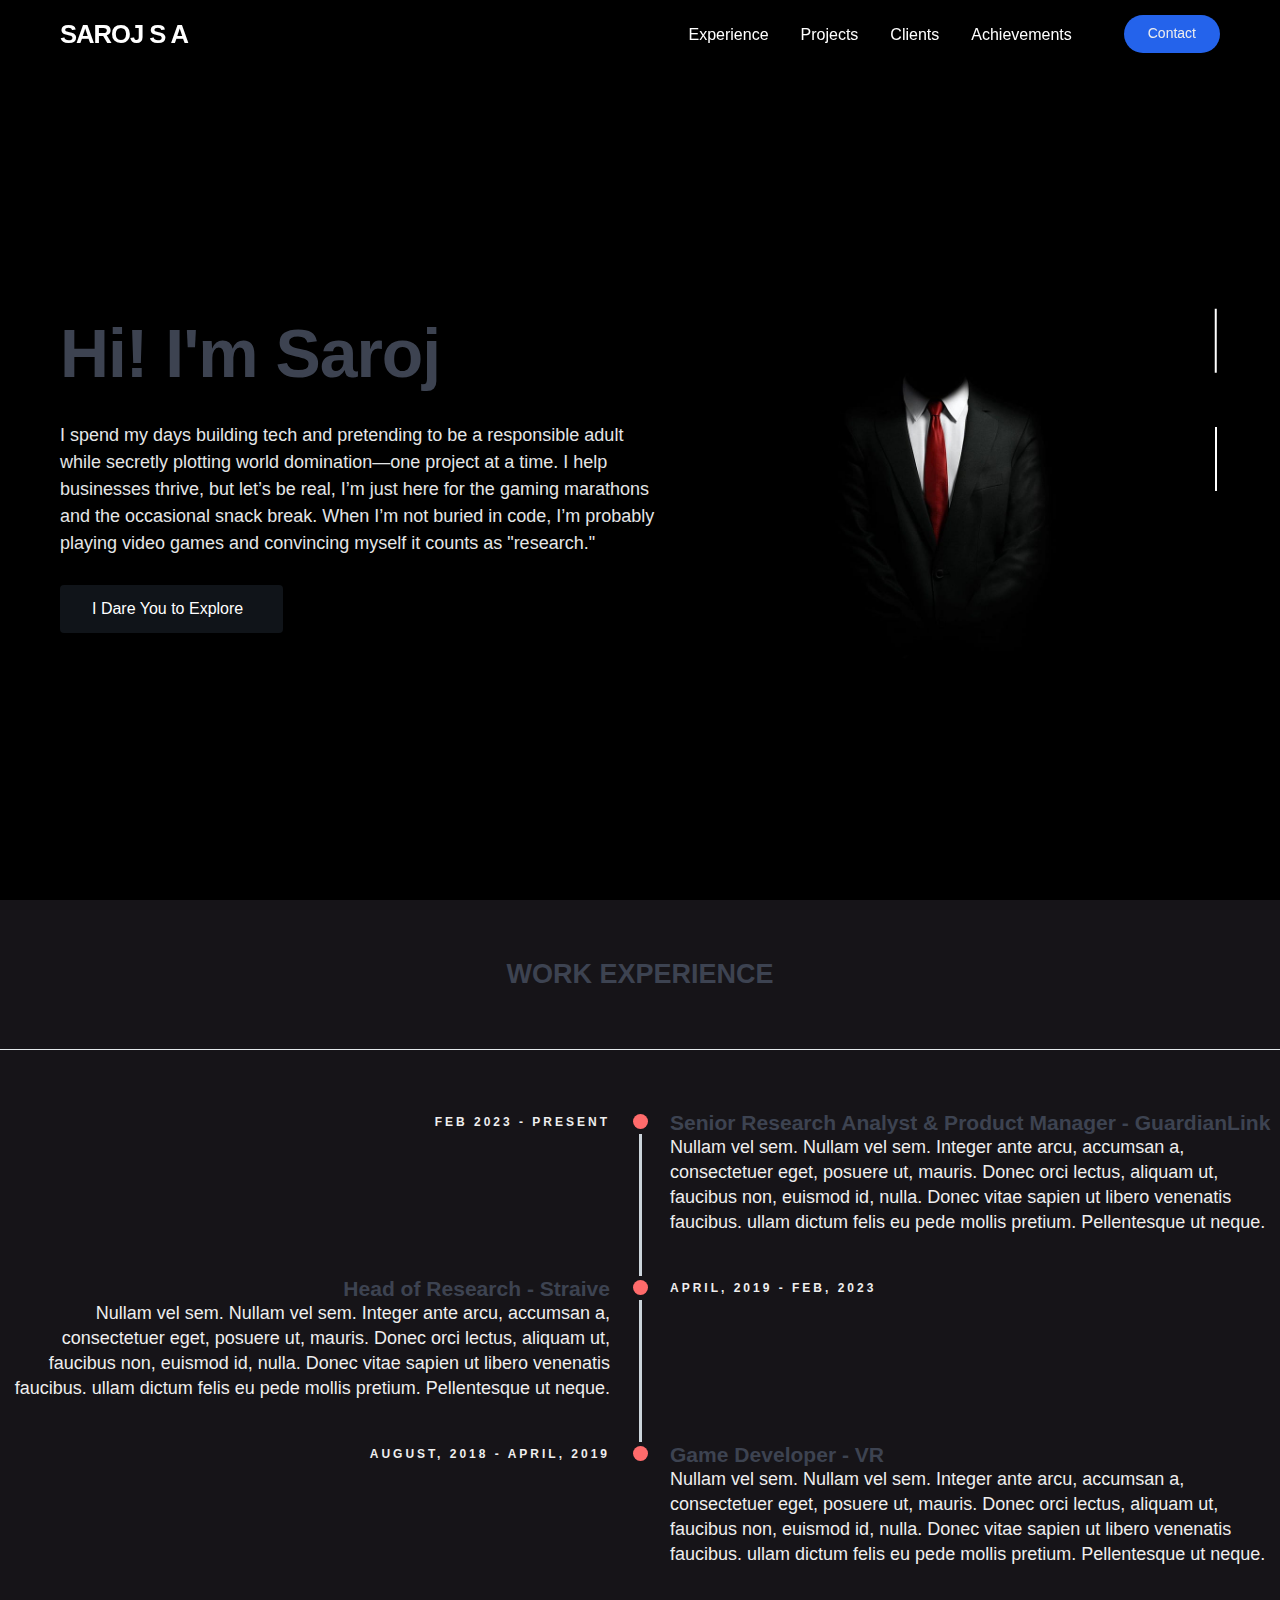
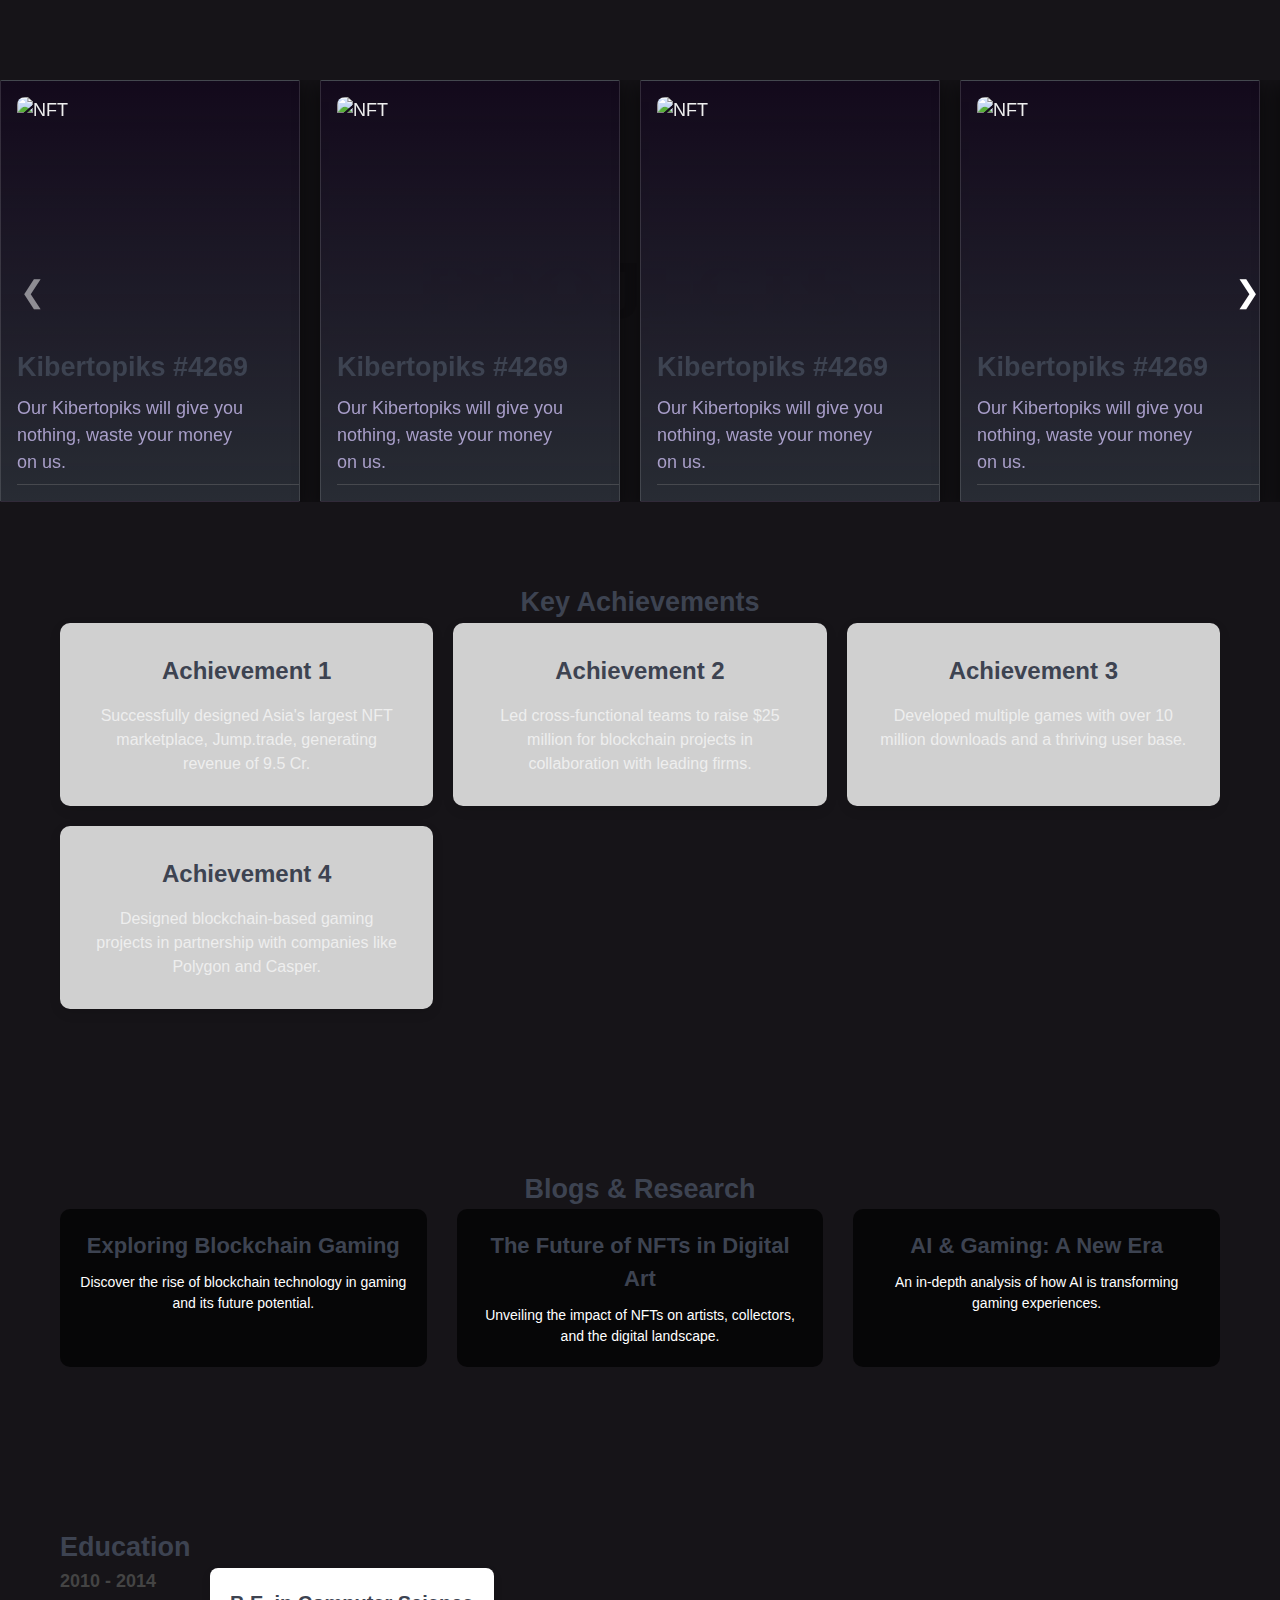
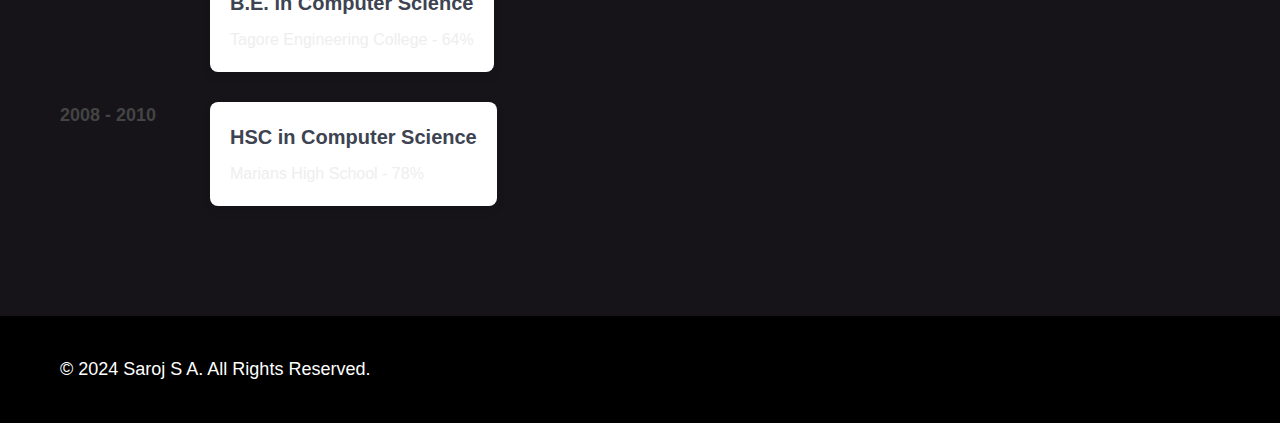
==== commit 604ae4d6: "Updated landing page and styles" ====
--- a/LandingPage.html
+++ b/LandingPage.html
@@ -182,7 +182,6 @@
         </div>
     </div>
 </section>
-
 <!-- Blogs & Research Section -->
 <section id="blogs" class="blogs-section">
     <div class="container blogs-container">
@@ -197,7 +196,7 @@
                 <p>Unveiling the impact of NFTs on artists, collectors, and the digital landscape.</p>
             </div>
             <div class="blog-item">
-                <h3>AI & Gaming: A New Era</h3>
+                <h3>AI & Gaming: A New Era</h3>  
                 <p>An in-depth analysis of how AI is transforming gaming experiences.</p>
             </div>
         </div>
--- a/styles.css
+++ b/styles.css
@@ -1032,7 +1032,7 @@
 
   /* Key Achievements Section */
 .achievements-section {
-  background-image: url('bg2.jpg');
+  background-image: url('.jpg');
   background-size: cover;
   padding: 80px 0;
   text-align: center;
